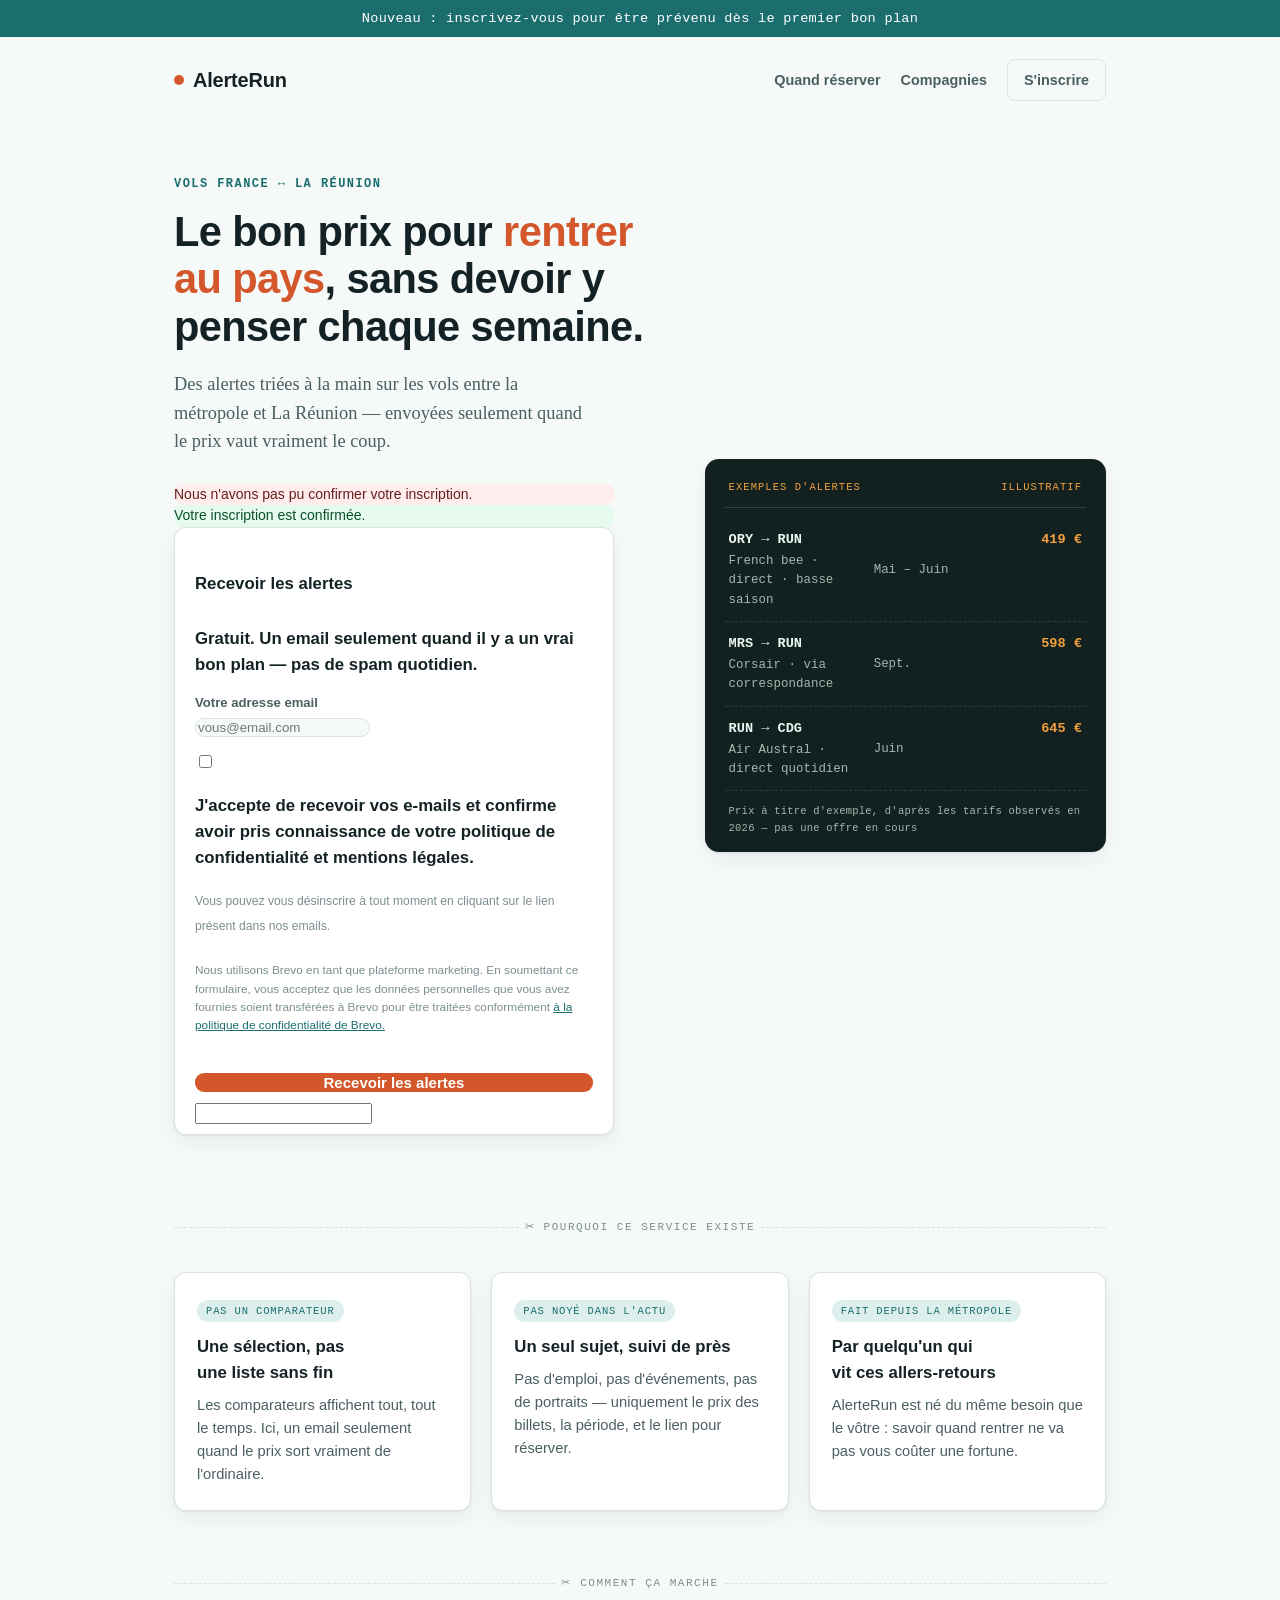
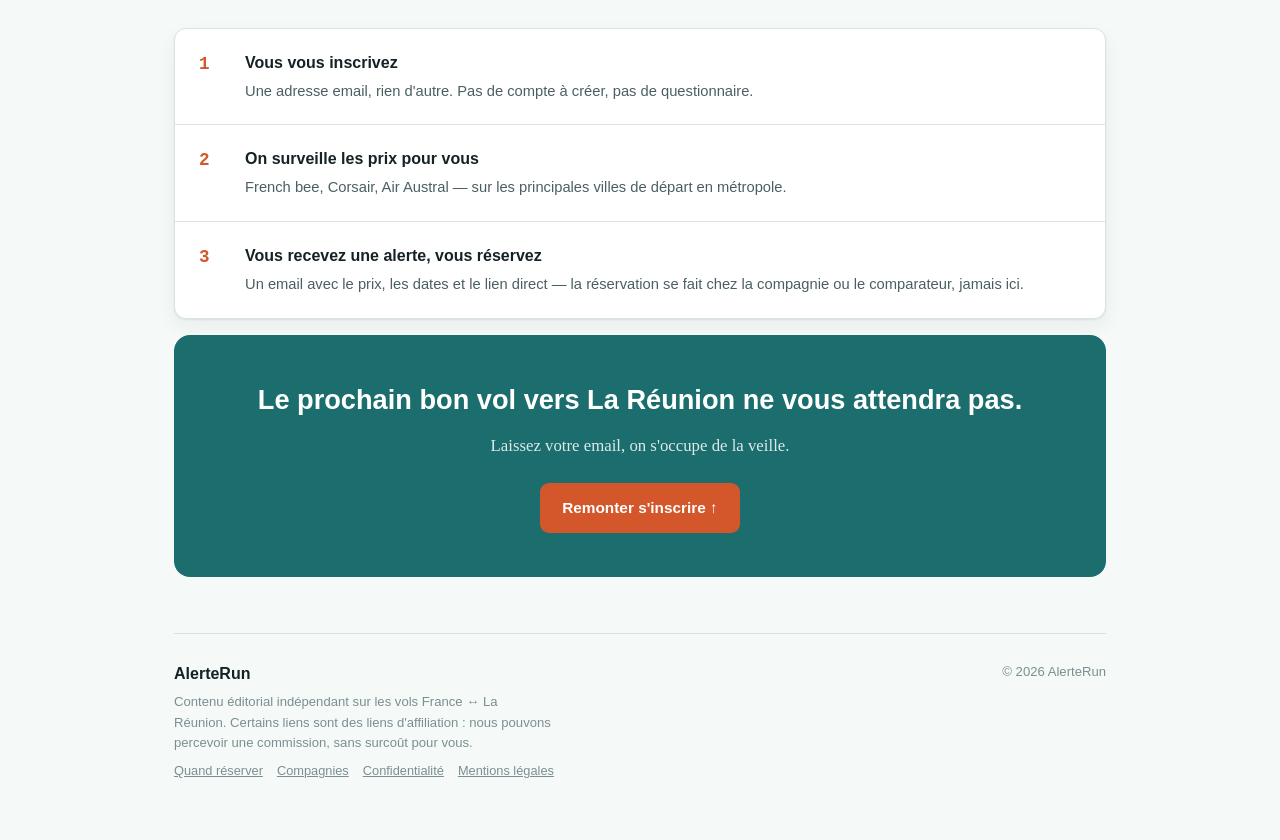
==== index.html @ 99f9c113 "Ajout guides, pages légales, style partagé, OG tags et analytics" ====
<!DOCTYPE html>
<html lang="fr">
<head>
<meta charset="UTF-8" />
<meta name="viewport" content="width=device-width, initial-scale=1.0" />
<title>AlerteRun — Bons plans vols France ↔ La Réunion</title>
<meta name="description" content="Des alertes triées à la main sur les vols entre la métropole et La Réunion — envoyées seulement quand le prix vaut vraiment le coup." />
<meta property="og:type" content="website" />
<meta property="og:title" content="AlerteRun — Bons plans vols France ↔ La Réunion" />
<meta property="og:description" content="Des alertes triées à la main sur les vols entre la métropole et La Réunion — envoyées seulement quand le prix vaut vraiment le coup." />
<meta property="og:url" content="https://alerterun.re/" />
<meta property="og:locale" content="fr_FR" />
<meta name="twitter:card" content="summary" />
<meta name="twitter:title" content="AlerteRun — Bons plans vols France ↔ La Réunion" />
<meta name="twitter:description" content="Des alertes triées à la main sur les vols entre la métropole et La Réunion." />
<link rel="icon" href="data:image/svg+xml,<svg xmlns=%22http://www.w3.org/2000/svg%22 viewBox=%220 0 100 100%22><text y=%22.9em%22 font-size=%2290%22>🏝️</text></svg>" />
<link rel="stylesheet" href="https://sibforms.com/forms/end-form/build/sib-styles.css">
<link rel="stylesheet" href="/style.css">
</head>
<body>

  <div class="banner">Nouveau : inscrivez-vous pour être prévenu dès le premier bon plan</div>

  <div class="wrap">
    <nav class="arnav">
      <a href="/" class="logo"><span class="logo-dot"></span>AlerteRun</a>
      <div class="nav-links">
        <a href="/guides/calendrier-saisons.html">Quand réserver</a>
        <a href="/guides/comparatif-compagnies.html">Compagnies</a>
        <a href="#EMAIL" class="nav-cta">S'inscrire</a>
      </div>
    </nav>

    <section class="hero">
      <div>
        <div class="eyebrow">Vols France ↔ La Réunion</div>
        <h1>Le bon prix pour <em>rentrer au pays</em>, sans devoir y penser chaque semaine.</h1>
        <p class="sub">Des alertes triées à la main sur les vols entre la métropole et La Réunion — envoyées seulement quand le prix vaut vraiment le coup.</p>
        <div class="ar-brevo-wrap">
          <div class="sib-form" style="text-align:left; background-color:transparent;">
            <div id="sib-form-container" class="sib-form-container">
              <div id="error-message" class="sib-form-message-panel" style="font-family:Helvetica, sans-serif; font-size:14px; text-align:left; color:#661d1d; background-color:#ffeded; border-color:#ff4949; border-radius:9px; max-width:540px;">
                <div class="sib-form-message-panel__text sib-form-message-panel__text--center">
                  <span class="sib-form-message-panel__inner-text">Nous n&#39;avons pas pu confirmer votre inscription.</span>
                </div>
              </div>
              <div></div>
              <div id="success-message" class="sib-form-message-panel" style="font-family:Helvetica, sans-serif; font-size:14px; text-align:left; color:#085229; background-color:#e7faf0; border-color:#13ce66; border-radius:9px; max-width:540px;">
                <div class="sib-form-message-panel__text sib-form-message-panel__text--center">
                  <span class="sib-form-message-panel__inner-text">Votre inscription est confirmée.</span>
                </div>
              </div>
              <div></div>
              <div id="sib-container" class="sib-container--large sib-container--vertical" style="direction:ltr">
                <form id="sib-form" method="POST" action="https://ccaaab2e.sibforms.com/serve/[base64]" data-type="subscription">
                  <div style="padding:6px 0;">
                    <div class="sib-form-block"><p>Recevoir les alertes</p></div>
                  </div>
                  <div style="padding:6px 0;">
                    <div class="sib-form-block">
                      <div class="sib-text-form-block">
                        <p>Gratuit. Un email seulement quand il y a un vrai bon plan — pas de spam quotidien.</p>
                      </div>
                    </div>
                  </div>
                  <div style="padding:6px 0;">
                    <div class="sib-input sib-form-block">
                      <div class="form__entry entry_block">
                        <div class="form__label-row">
                          <label class="entry__label" for="EMAIL" data-required="*">Votre adresse email</label>
                          <div class="entry__field">
                            <input class="input" type="text" id="EMAIL" name="EMAIL" autocomplete="off" value="" placeholder="vous@email.com" data-required="true" required />
                          </div>
                        </div>
                        <label class="entry__error entry__error--primary" style="font-family:Helvetica, sans-serif; font-size:14px; text-align:left; color:#661d1d; background-color:#ffeded; border-color:#ff4949; border-radius:9px;"></label>
                      </div>
                    </div>
                  </div>
                  <div style="padding:6px 0;">
                    <div class="sib-optin sib-form-block">
                      <div class="form__entry entry_mcq">
                        <div class="form__label-row">
                          <div class="entry__choice">
                            <label>
                              <input type="checkbox" class="input_replaced" value="1" id="OPT_IN" name="OPT_IN" />
                              <span class="checkbox checkbox_tick_positive"></span><span><p>J&#39;accepte de recevoir vos e-mails et confirme avoir pris connaissance de votre politique de confidentialité et mentions légales.</p></span>
                            </label>
                          </div>
                        </div>
                        <label class="entry__error entry__error--primary" style="font-family:Helvetica, sans-serif; font-size:14px; text-align:left; color:#661d1d; background-color:#ffeded; border-color:#ff4949; border-radius:9px;"></label>
                        <label class="entry__specification">Vous pouvez vous désinscrire à tout moment en cliquant sur le lien présent dans nos emails.</label>
                      </div>
                    </div>
                  </div>
                  <div style="padding:6px 0;">
                    <div class="sib-form__declaration" style="direction:ltr">
                      <div style="font-family:Helvetica, sans-serif; font-size:12px; text-align:left; color:#687484; background-color:transparent;">
                        <p>Nous utilisons Brevo en tant que plateforme marketing. En soumettant ce formulaire, vous acceptez que les données personnelles que vous avez fournies soient transférées à Brevo pour être traitées conformément <a href="https://www.brevo.com/fr/legal/privacypolicy/" target="_blank" rel="nofollow noopener">à la politique de confidentialité de Brevo.</a></p>
                      </div>
                    </div>
                  </div>
                  <div style="padding:6px 0;">
                    <div class="g-recaptcha-v3" data-sitekey="6Ld4FngtAAAAAGyyUoUeo-FvZBgB60NGTGSQqecm" style="display: none"></div>
                  </div>
                  <div style="padding:6px 0;">
                    <div class="sib-form-block" style="text-align:left">
                      <button class="sib-form-block__button sib-form-block__button-with-loader" style="font-family:Helvetica, sans-serif; font-size:15px; font-weight:700; color:#FFFFFF; border-width:0px;" form="sib-form" type="submit">
                        <svg class="icon clickable__icon progress-indicator__icon sib-hide-loader-icon" viewBox="0 0 512 512" style="display:none;">
                          <path d="M460.116 373.846l-20.823-12.022c-5.541-3.199-7.54-10.159-4.663-15.874 30.137-59.886 28.343-131.652-5.386-189.946-33.641-58.394-94.896-95.833-161.827-99.676C261.028 55.961 256 50.751 256 44.352V20.309c0-6.904 5.808-12.337 12.703-11.982 83.556 4.306 160.163 50.864 202.11 123.677 42.063 72.696 44.079 162.316 6.031 236.832-3.14 6.148-10.75 8.461-16.728 5.01z" />
                        </svg>
                        Recevoir les alertes
                      </button>
                    </div>
                  </div>
                  <input type="text" name="email_address_check" value="" class="input--hidden">
                  <input type="hidden" name="locale" value="fr">
                </form>
              </div>
            </div>
          </div>
        </div>
      </div>

      <div class="board">
        <div class="board-head">
          <span>Exemples d'alertes</span>
          <span>Illustratif</span>
        </div>
        <div class="board-row">
          <div>
            <div class="board-route">ORY → RUN</div>
            <div class="board-meta">French bee · direct · basse saison</div>
          </div>
          <div class="board-meta" style="align-self:center;">Mai – Juin</div>
          <div class="board-price">419 €</div>
        </div>
        <div class="board-row">
          <div>
            <div class="board-route">MRS → RUN</div>
            <div class="board-meta">Corsair · via correspondance</div>
          </div>
          <div class="board-meta" style="align-self:center;">Sept.</div>
          <div class="board-price">598 €</div>
        </div>
        <div class="board-row">
          <div>
            <div class="board-route">RUN → CDG</div>
            <div class="board-meta">Air Austral · direct quotidien</div>
          </div>
          <div class="board-meta" style="align-self:center;">Juin</div>
          <div class="board-price">645 €</div>
        </div>
        <div class="board-foot">Prix à titre d'exemple, d'après les tarifs observés en 2026 — pas une offre en cours</div>
      </div>
    </section>

    <div class="perf"><span class="perf-mark">✂ Pourquoi ce service existe</span></div>

    <section class="why">
      <div class="why-card">
        <span class="tag">Pas un comparateur</span>
        <h3>Une sélection, pas une liste sans fin</h3>
        <p>Les comparateurs affichent tout, tout le temps. Ici, un email seulement quand le prix sort vraiment de l'ordinaire.</p>
      </div>
      <div class="why-card">
        <span class="tag">Pas noyé dans l'actu</span>
        <h3>Un seul sujet, suivi de près</h3>
        <p>Pas d'emploi, pas d'événements, pas de portraits — uniquement le prix des billets, la période, et le lien pour réserver.</p>
      </div>
      <div class="why-card">
        <span class="tag">Fait depuis la métropole</span>
        <h3>Par quelqu'un qui vit ces allers-retours</h3>
        <p>AlerteRun est né du même besoin que le vôtre : savoir quand rentrer ne va pas vous coûter une fortune.</p>
      </div>
    </section>

    <div class="perf"><span class="perf-mark">✂ Comment ça marche</span></div>

    <div class="steps">
      <div class="step">
        <div class="step-num">1</div>
        <div><h3>Vous vous inscrivez</h3><p>Une adresse email, rien d'autre. Pas de compte à créer, pas de questionnaire.</p></div>
      </div>
      <div class="step">
        <div class="step-num">2</div>
        <div><h3>On surveille les prix pour vous</h3><p>French bee, Corsair, Air Austral — sur les principales villes de départ en métropole.</p></div>
      </div>
      <div class="step">
        <div class="step-num">3</div>
        <div><h3>Vous recevez une alerte, vous réservez</h3><p>Un email avec le prix, les dates et le lien direct — la réservation se fait chez la compagnie ou le comparateur, jamais ici.</p></div>
      </div>
    </div>

    <div class="closing">
      <h2>Le prochain bon vol vers La Réunion ne vous attendra pas.</h2>
      <p>Laissez votre email, on s'occupe de la veille.</p>
      <a href="#EMAIL" class="btn-primary" style="display:inline-block; text-decoration:none;">Remonter s'inscrire ↑</a>
    </div>

    <footer class="arfoot">
      <div>
        <div class="fname">AlerteRun</div>
        <div class="fnote">Contenu éditorial indépendant sur les vols France ↔ La Réunion. Certains liens sont des liens d'affiliation : nous pouvons percevoir une commission, sans surcoût pour vous.</div>
        <div class="flinks">
          <a href="/guides/calendrier-saisons.html">Quand réserver</a>
          <a href="/guides/comparatif-compagnies.html">Compagnies</a>
          <a href="/confidentialite.html">Confidentialité</a>
          <a href="/mentions-legales.html">Mentions légales</a>
        </div>
      </div>
      <div class="fnote">&copy; 2026 AlerteRun</div>
    </footer>
  </div>

  <script>
    window.REQUIRED_CODE_ERROR_MESSAGE = 'Veuillez choisir un code pays';
    window.LOCALE = 'fr';
    window.EMAIL_INVALID_MESSAGE = window.SMS_INVALID_MESSAGE = "Les informations que vous avez fournies ne sont pas valides. Veuillez vérifier le format du champ et réessayer.";
    window.REQUIRED_ERROR_MESSAGE = "Vous devez renseigner ce champ. ";
    window.GENERIC_INVALID_MESSAGE = "Les informations que vous avez fournies ne sont pas valides. Veuillez vérifier le format du champ et réessayer.";
    window.INVALID_NUMBER = "Les informations que vous avez fournies ne sont pas valides. Veuillez vérifier le format du champ et réessayer.";
    window.INVALID_DATE = "Veuillez saisir une date valide";
    window.REQUIRED_MULTISELECT_MESSAGE = 'Veuillez choisir au moins une option';
    window.translation = {
      common: {
        selectedList: '{quantity} liste sélectionnée',
        selectedLists: '{quantity} listes sélectionnées',
        selectedOption: '{quantity} sélectionné',
        selectedOptions: '{quantity} sélectionnés',
      }
    };
    var AUTOHIDE = Boolean(1);
  </script>
  <script defer src="https://sibforms.com/forms/end-form/build/main.js"></script>
  <script src="https://www.google.com/recaptcha/api.js?render=6Ld4FngtAAAAAGyyUoUeo-FvZBgB60NGTGSQqecm&hl=fr" async defer></script>
  <script defer src="/_vercel/insights/script.js"></script>
</body>
</html>
---- style.css ----
:root{
  --paper:#F5FAF9;
  --paper-raised:#FFFFFF;
  --ink:#152225;
  --ink-soft:#4B5F62;
  --ink-faint:#7C8E90;
  --line:#D9E4E2;
  --accent:#D3572A;
  --accent-ink:#FFFFFF;
  --accent-soft:#FBE4D8;
  --lagoon:#1C6E6E;
  --lagoon-soft:#DCEFED;
  --board-bg:#12211F;
  --board-ink:#EAF6F1;
  --board-amber:#F2A03D;
  --shadow: 0 1px 2px rgba(21,34,37,0.07), 0 8px 20px rgba(21,34,37,0.06);
}
@media (prefers-color-scheme: dark){
  :root{
    --paper:#0F1618;
    --paper-raised:#182123;
    --ink:#E8F1EF;
    --ink-soft:#A9BCBC;
    --ink-faint:#75898A;
    --line:#26383A;
    --accent:#EE8354;
    --accent-ink:#191008;
    --accent-soft:#3A2418;
    --lagoon:#4FADAA;
    --lagoon-soft:#173231;
    --board-bg:#0B1614;
    --board-ink:#E8F6F0;
    --board-amber:#F5B25C;
    --shadow: 0 1px 2px rgba(0,0,0,0.35), 0 10px 26px rgba(0,0,0,0.35);
  }
}
*{box-sizing:border-box;}
html,body{margin:0; padding:0;}
body{
  background:var(--paper); color:var(--ink);
  font-family:-apple-system,BlinkMacSystemFont,"Segoe UI",Helvetica,Arial,sans-serif;
  line-height:1.55;
}
.wrap{max-width:980px; margin:0 auto; padding:0 24px;}
h1,h2,h3{text-wrap:balance; margin:0; font-family:-apple-system,BlinkMacSystemFont,"Segoe UI",Helvetica,Arial,sans-serif;}
.mono{font-family:ui-monospace,SFMono-Regular,Menlo,Consolas,monospace; font-variant-numeric:tabular-nums;}

.banner{
  background:var(--lagoon); color:#fff; text-align:center; font-size:0.85rem; padding:8px 16px;
  font-family:ui-monospace,SFMono-Regular,Menlo,Consolas,monospace; letter-spacing:.02em;
}

nav.arnav{display:flex; align-items:center; justify-content:space-between; padding:22px 0; flex-wrap:wrap; gap:12px;}
.logo{display:flex; align-items:center; gap:9px; font-weight:800; font-size:1.25rem; letter-spacing:-0.01em; text-decoration:none; color:var(--ink);}
.logo-dot{width:10px; height:10px; border-radius:50%; background:var(--accent); display:inline-block;}
.nav-links{display:flex; gap:20px; align-items:center;}
.nav-links a{color:var(--ink-soft); text-decoration:none; font-size:0.9rem; font-weight:600;}
.nav-links a:hover{color:var(--ink);}
.nav-cta{
  background:transparent; border:1px solid var(--line); color:var(--ink);
  padding:9px 16px; border-radius:8px; font-size:0.88rem; font-weight:600; cursor:pointer;
  text-decoration:none; display:inline-block;
}

.hero{padding:52px 0 20px; display:grid; grid-template-columns:1.1fr 0.9fr; gap:40px; align-items:center;}
.eyebrow{
  font-family:ui-monospace,SFMono-Regular,Menlo,Consolas,monospace; font-size:12px; letter-spacing:.12em;
  text-transform:uppercase; color:var(--lagoon); font-weight:700; margin-bottom:14px;
}
.hero h1{font-size:2.6rem; line-height:1.14; font-weight:800; letter-spacing:-0.015em;}
.hero h1 em{font-style:normal; color:var(--accent);}
.hero p.sub{font-family:Georgia,"Iowan Old Style",serif; font-size:1.15rem; color:var(--ink-soft); margin:20px 0 28px; max-width:46ch;}

form.signup{display:flex; gap:10px; max-width:440px; flex-wrap:wrap;}
form.signup input[type="email"]{
  flex:1; min-width:200px; padding:13px 16px; border-radius:9px; border:1px solid var(--line);
  background:var(--paper-raised); color:var(--ink); font-size:0.96rem;
}
form.signup input[type="email"]:focus{outline:2px solid var(--lagoon); outline-offset:1px;}
.btn-primary{
  background:var(--accent); color:var(--accent-ink); border:none; padding:13px 22px; border-radius:9px;
  font-weight:700; font-size:0.96rem; cursor:pointer; white-space:nowrap;
}
.btn-primary:focus-visible{outline:2px solid var(--ink); outline-offset:2px;}
.form-note{font-size:0.82rem; color:var(--ink-faint); margin-top:10px;}

.ar-brevo-wrap{max-width:440px;}
.ar-brevo-wrap .sib-form{background:transparent !important; text-align:left !important; padding:0 !important;}
.ar-brevo-wrap #sib-container{
  max-width:100% !important; text-align:left !important; background:var(--paper-raised) !important;
  border:1px solid var(--line) !important; border-radius:12px !important; box-shadow:var(--shadow);
  padding:20px 20px 8px !important;
}
.ar-brevo-wrap .sib-form-block, .ar-brevo-wrap .entry__label, .ar-brevo-wrap .entry__specification,
.ar-brevo-wrap .sib-form__declaration, .ar-brevo-wrap .sib-text-form-block p{
  font-family:-apple-system,BlinkMacSystemFont,"Segoe UI",Helvetica,Arial,sans-serif !important;
}
.ar-brevo-wrap .sib-form-block:first-of-type p{font-size:1.05rem !important; font-weight:800 !important; color:var(--ink) !important;}
.ar-brevo-wrap .sib-text-form-block p{font-size:0.88rem !important; color:var(--ink-soft) !important; margin:0 !important;}
.ar-brevo-wrap .entry__label{font-size:0.82rem !important; color:var(--ink-soft) !important; font-weight:600 !important;}
.ar-brevo-wrap .entry__specification{font-size:0.76rem !important; color:var(--ink-faint) !important;}
.ar-brevo-wrap .sib-form__declaration p{font-size:0.74rem !important; color:var(--ink-faint) !important;}
.ar-brevo-wrap .sib-form__declaration a{color:var(--lagoon) !important;}
.ar-brevo-wrap .sib-optin p{font-size:0.82rem !important; color:var(--ink-soft) !important;}
.ar-brevo-wrap input.input{
  border-radius:9px !important; border:1px solid var(--line) !important; background:var(--paper) !important; color:var(--ink) !important;
}
.ar-brevo-wrap .sib-form-block__button{
  background:var(--accent) !important; border-radius:9px !important; width:100%;
  font-family:-apple-system,BlinkMacSystemFont,"Segoe UI",Helvetica,Arial,sans-serif !important;
}
.ar-brevo-wrap .declaration-block-icon{display:none !important;}

.board{
  background:var(--board-bg); color:var(--board-ink); border-radius:14px; padding:20px 20px 14px;
  box-shadow:var(--shadow); font-family:ui-monospace,SFMono-Regular,Menlo,Consolas,monospace;
}
.board-head{display:flex; justify-content:space-between; align-items:baseline; padding:0 4px 12px; border-bottom:1px solid rgba(234,246,241,0.15); margin-bottom:10px;}
.board-head span{font-size:10.5px; letter-spacing:.1em; text-transform:uppercase; color:var(--board-amber);}
.board-row{display:grid; grid-template-columns:1.3fr 1fr 0.9fr; gap:8px; padding:11px 4px; font-size:0.85rem; border-bottom:1px dashed rgba(234,246,241,0.12);}
.board-row:last-child{border-bottom:none;}
.board-route{font-weight:700;}
.board-meta{color:#9FB8B0; font-size:0.78rem; margin-top:2px;}
.board-price{color:var(--board-amber); font-weight:700; text-align:right;}
.board-foot{font-size:10.5px; color:#9FB8B0; padding:12px 4px 2px; letter-spacing:.02em;}

.perf{display:flex; align-items:center; gap:6px; margin:64px 0 36px;}
.perf::before,.perf::after{content:""; flex:1; height:0; border-top:1px dashed var(--line);}
.perf-mark{font-family:ui-monospace,SFMono-Regular,Menlo,Consolas,monospace; font-size:11px; letter-spacing:.14em; color:var(--ink-faint); text-transform:uppercase; white-space:nowrap;}

.why{display:grid; grid-template-columns:repeat(3,1fr); gap:20px;}
.why-card{background:var(--paper-raised); border:1px solid var(--line); border-radius:12px; padding:24px 22px; box-shadow:var(--shadow);}
.why-card .tag{
  display:inline-block; font-family:ui-monospace,SFMono-Regular,Menlo,Consolas,monospace; font-size:10.5px;
  letter-spacing:.08em; text-transform:uppercase; color:var(--lagoon); background:var(--lagoon-soft);
  padding:3px 9px; border-radius:99px; margin-bottom:12px;
}
.why-card h3{font-size:1.05rem; font-weight:700; margin-bottom:8px;}
.why-card p{color:var(--ink-soft); font-size:0.92rem; margin:0;}

.steps{display:flex; flex-direction:column; gap:0; border:1px solid var(--line); border-radius:12px; overflow:hidden; background:var(--paper-raised); box-shadow:var(--shadow);}
.step{display:flex; gap:18px; padding:22px 24px; border-bottom:1px solid var(--line);}
.step:last-child{border-bottom:none;}
.step-num{font-family:ui-monospace,SFMono-Regular,Menlo,Consolas,monospace; font-weight:800; color:var(--accent); font-size:1.1rem; width:28px; flex-shrink:0;}
.step h3{font-size:1rem; margin-bottom:4px;}
.step p{color:var(--ink-soft); font-size:0.92rem; margin:0;}

.closing{
  background:var(--lagoon); color:#fff; border-radius:16px; padding:44px 40px; text-align:center; margin:16px 0 56px;
}
.closing h2{color:#fff; font-size:1.7rem; margin-bottom:12px;}
.closing p{color:rgba(255,255,255,0.85); max-width:48ch; margin:0 auto 24px; font-family:Georgia,serif; font-size:1.05rem;}
.closing form.signup{margin:0 auto; justify-content:center;}
.closing input[type="email"]{border:1px solid rgba(255,255,255,0.3);}

footer.arfoot{padding:28px 0 60px; border-top:1px solid var(--line); margin-top:20px; display:flex; justify-content:space-between; gap:20px; flex-wrap:wrap;}
footer.arfoot .fnote{color:var(--ink-faint); font-size:0.82rem; max-width:52ch;}
footer.arfoot .fname{font-weight:700; margin-bottom:6px;}
footer.arfoot .flinks{display:flex; gap:14px; flex-wrap:wrap; margin-top:8px;}
footer.arfoot .flinks a{color:var(--ink-faint); font-size:0.8rem; text-decoration:underline;}

/* Pages articles / légales */
.article{padding:40px 0 60px; max-width:680px; margin:0 auto;}
.article .eyebrow{margin-bottom:10px;}
.article h1{font-size:2rem; line-height:1.2; margin-bottom:18px;}
.article .chapo{font-family:Georgia,"Iowan Old Style",serif; font-size:1.15rem; color:var(--ink-soft); margin-bottom:32px;}
.article h2{font-size:1.25rem; margin:32px 0 12px;}
.article p{font-size:1rem; color:var(--ink-soft); line-height:1.7; margin:0 0 18px;}
.article .note{font-size:0.85rem; color:var(--ink-faint); font-style:italic; margin-top:28px;}
.article a{color:var(--lagoon);}
.guide-list{display:flex; flex-direction:column; gap:0; border:1px solid var(--line); border-radius:12px; overflow:hidden; background:var(--paper-raised); box-shadow:var(--shadow); margin-top:16px;}
.guide-item{display:block; padding:20px 22px; border-bottom:1px solid var(--line); text-decoration:none; color:inherit;}
.guide-item:last-child{border-bottom:none;}
.guide-item:hover{background:var(--paper);}
.guide-item .g-title{font-weight:700; margin-bottom:4px;}
.guide-item .g-desc{color:var(--ink-soft); font-size:0.9rem;}

@media (max-width:760px){
  .hero{grid-template-columns:1fr;}
  .why{grid-template-columns:1fr;}
  .hero h1{font-size:2.05rem;}
  .board-row{grid-template-columns:1fr; }
  .board-price{text-align:left;}
  .closing{padding:34px 22px;}
  .article h1{font-size:1.6rem;}
}
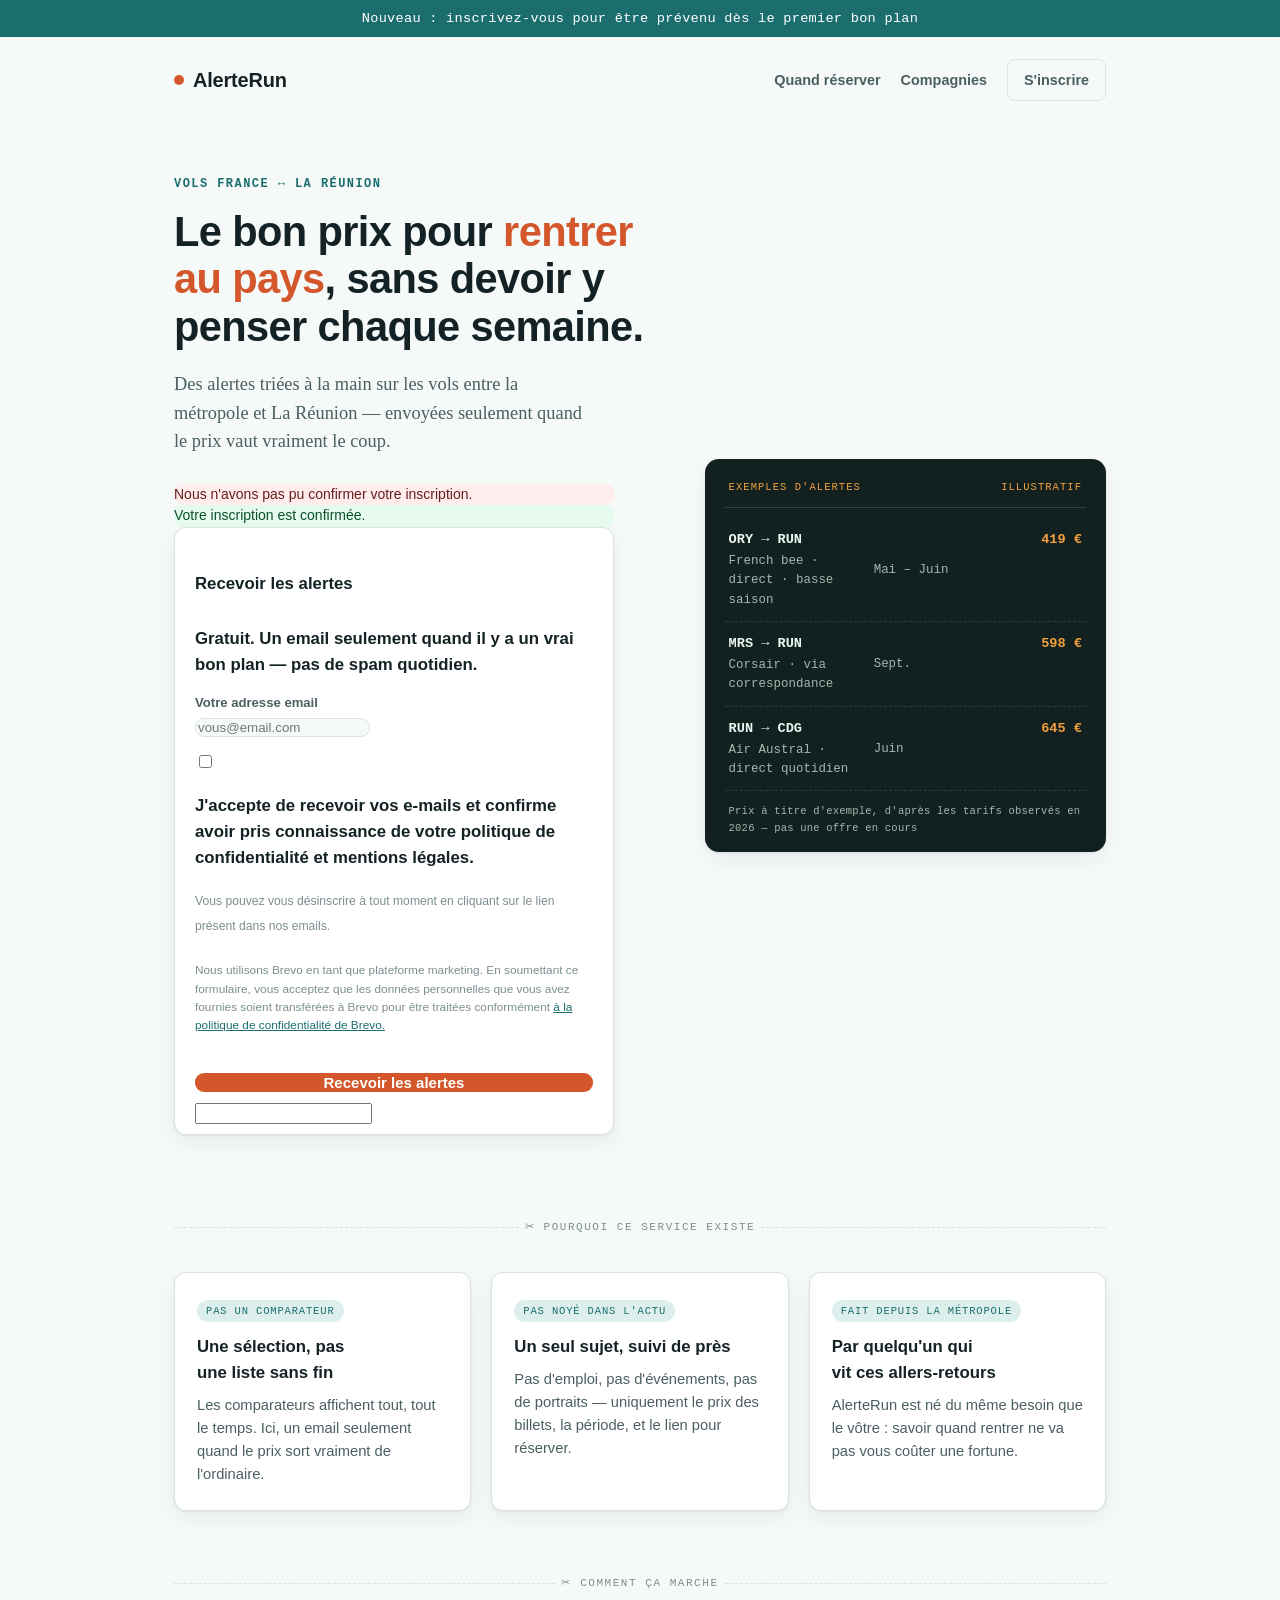
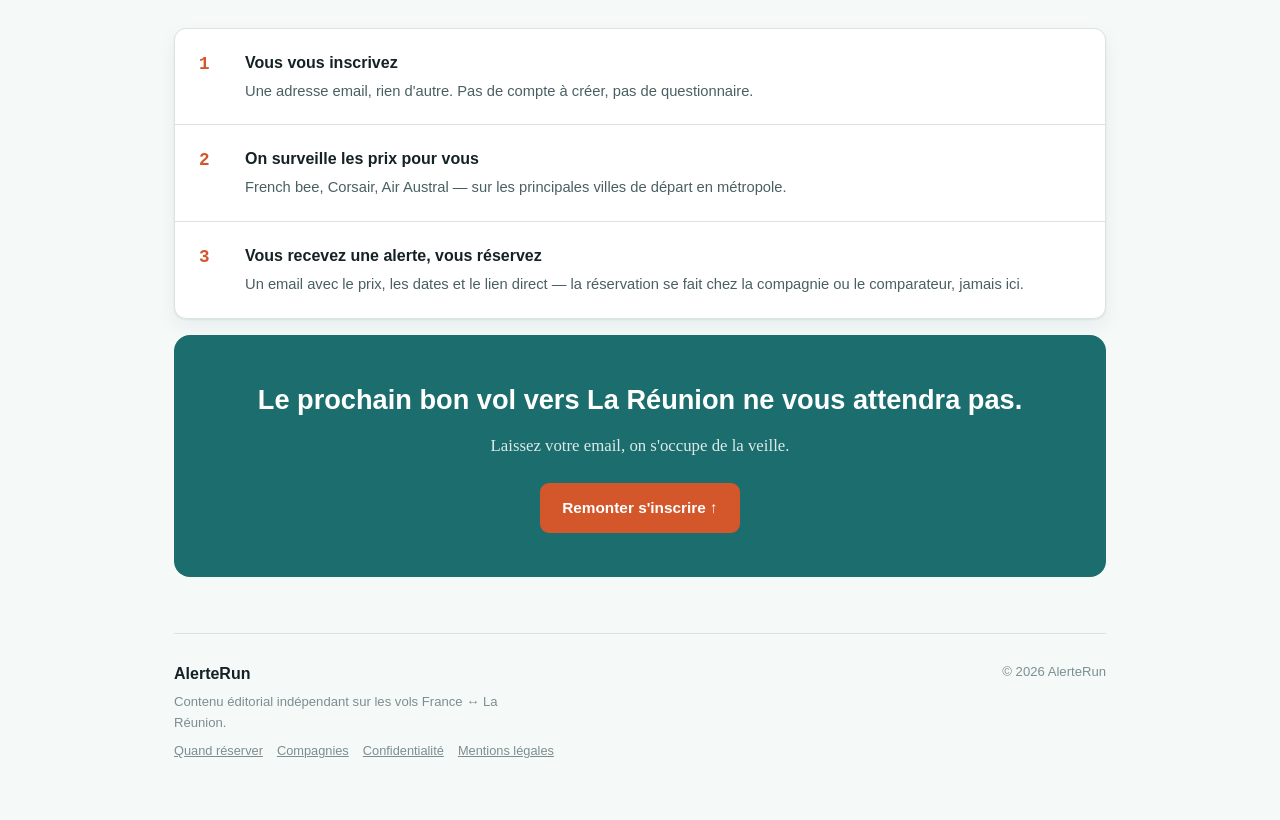
==== commit 7ab81386: "Retrait des mentions de commission d'affiliation (pas encore en place)" ====
--- a/index.html
+++ b/index.html
@@ -200,7 +200,7 @@
     <footer class="arfoot">
       <div>
         <div class="fname">AlerteRun</div>
-        <div class="fnote">Contenu éditorial indépendant sur les vols France ↔ La Réunion. Certains liens sont des liens d'affiliation : nous pouvons percevoir une commission, sans surcoût pour vous.</div>
+        <div class="fnote">Contenu éditorial indépendant sur les vols France ↔ La Réunion.</div>
         <div class="flinks">
           <a href="/guides/calendrier-saisons.html">Quand réserver</a>
           <a href="/guides/comparatif-compagnies.html">Compagnies</a>
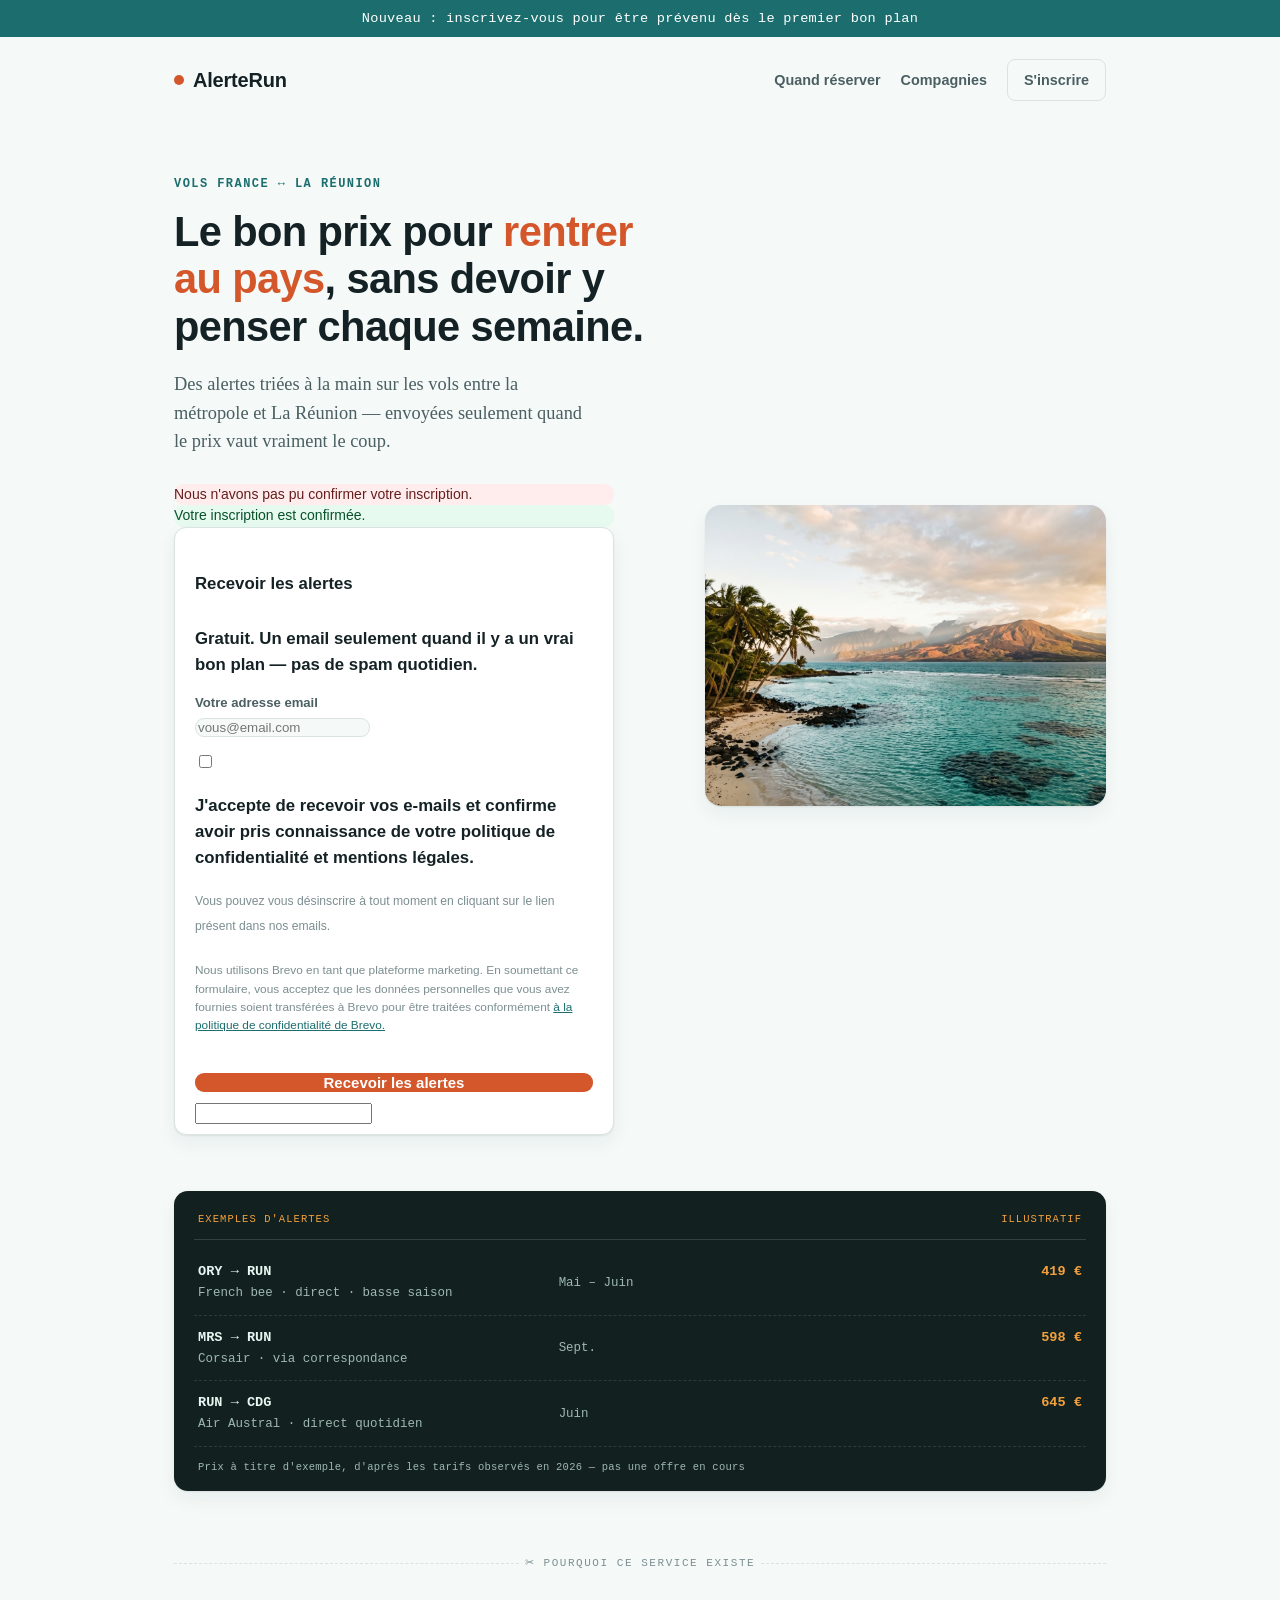
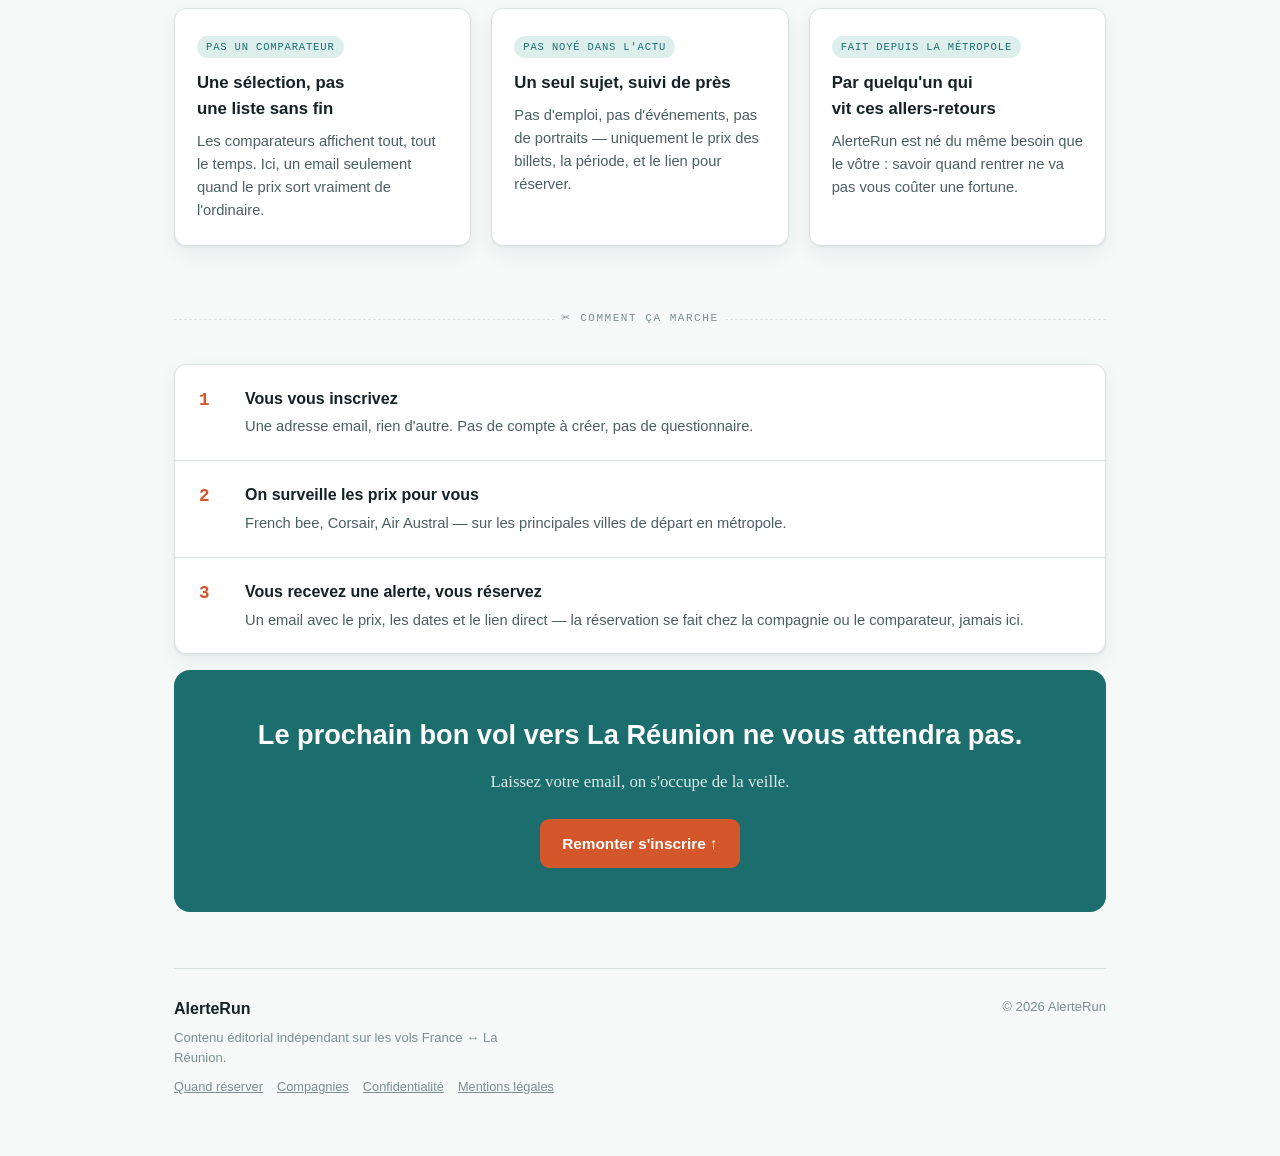
==== commit ec409948: "Ajout d'une image hero évoquant La Réunion, déplacement du panneau d'exemples d'alertes" ====
--- a/index.html
+++ b/index.html
@@ -121,38 +121,42 @@
         </div>
       </div>
 
-      <div class="board">
-        <div class="board-head">
-          <span>Exemples d'alertes</span>
-          <span>Illustratif</span>
-        </div>
-        <div class="board-row">
-          <div>
-            <div class="board-route">ORY → RUN</div>
-            <div class="board-meta">French bee · direct · basse saison</div>
-          </div>
-          <div class="board-meta" style="align-self:center;">Mai – Juin</div>
-          <div class="board-price">419 €</div>
-        </div>
-        <div class="board-row">
-          <div>
-            <div class="board-route">MRS → RUN</div>
-            <div class="board-meta">Corsair · via correspondance</div>
-          </div>
-          <div class="board-meta" style="align-self:center;">Sept.</div>
-          <div class="board-price">598 €</div>
-        </div>
-        <div class="board-row">
-          <div>
-            <div class="board-route">RUN → CDG</div>
-            <div class="board-meta">Air Austral · direct quotidien</div>
-          </div>
-          <div class="board-meta" style="align-self:center;">Juin</div>
-          <div class="board-price">645 €</div>
-        </div>
-        <div class="board-foot">Prix à titre d'exemple, d'après les tarifs observés en 2026 — pas une offre en cours</div>
+      <div class="hero-photo">
+        <img src="/images/hero-reunion.jpg" alt="Lagon turquoise et reliefs volcaniques de La Réunion au lever du soleil" width="1200" height="900" />
       </div>
     </section>
+
+    <div class="board">
+      <div class="board-head">
+        <span>Exemples d'alertes</span>
+        <span>Illustratif</span>
+      </div>
+      <div class="board-row">
+        <div>
+          <div class="board-route">ORY → RUN</div>
+          <div class="board-meta">French bee · direct · basse saison</div>
+        </div>
+        <div class="board-meta" style="align-self:center;">Mai – Juin</div>
+        <div class="board-price">419 €</div>
+      </div>
+      <div class="board-row">
+        <div>
+          <div class="board-route">MRS → RUN</div>
+          <div class="board-meta">Corsair · via correspondance</div>
+        </div>
+        <div class="board-meta" style="align-self:center;">Sept.</div>
+        <div class="board-price">598 €</div>
+      </div>
+      <div class="board-row">
+        <div>
+          <div class="board-route">RUN → CDG</div>
+          <div class="board-meta">Air Austral · direct quotidien</div>
+        </div>
+        <div class="board-meta" style="align-self:center;">Juin</div>
+        <div class="board-price">645 €</div>
+      </div>
+      <div class="board-foot">Prix à titre d'exemple, d'après les tarifs observés en 2026 — pas une offre en cours</div>
+    </div>
 
     <div class="perf"><span class="perf-mark">✂ Pourquoi ce service existe</span></div>
 
--- a/style.css
+++ b/style.css
@@ -111,9 +111,13 @@
 }
 .ar-brevo-wrap .declaration-block-icon{display:none !important;}
 
+.hero-photo{border-radius:16px; overflow:hidden; box-shadow:var(--shadow); line-height:0;}
+.hero-photo img{width:100%; height:100%; object-fit:cover; display:block; aspect-ratio:4/3;}
+
 .board{
   background:var(--board-bg); color:var(--board-ink); border-radius:14px; padding:20px 20px 14px;
   box-shadow:var(--shadow); font-family:ui-monospace,SFMono-Regular,Menlo,Consolas,monospace;
+  margin:36px 0;
 }
 .board-head{display:flex; justify-content:space-between; align-items:baseline; padding:0 4px 12px; border-bottom:1px solid rgba(234,246,241,0.15); margin-bottom:10px;}
 .board-head span{font-size:10.5px; letter-spacing:.1em; text-transform:uppercase; color:var(--board-amber);}
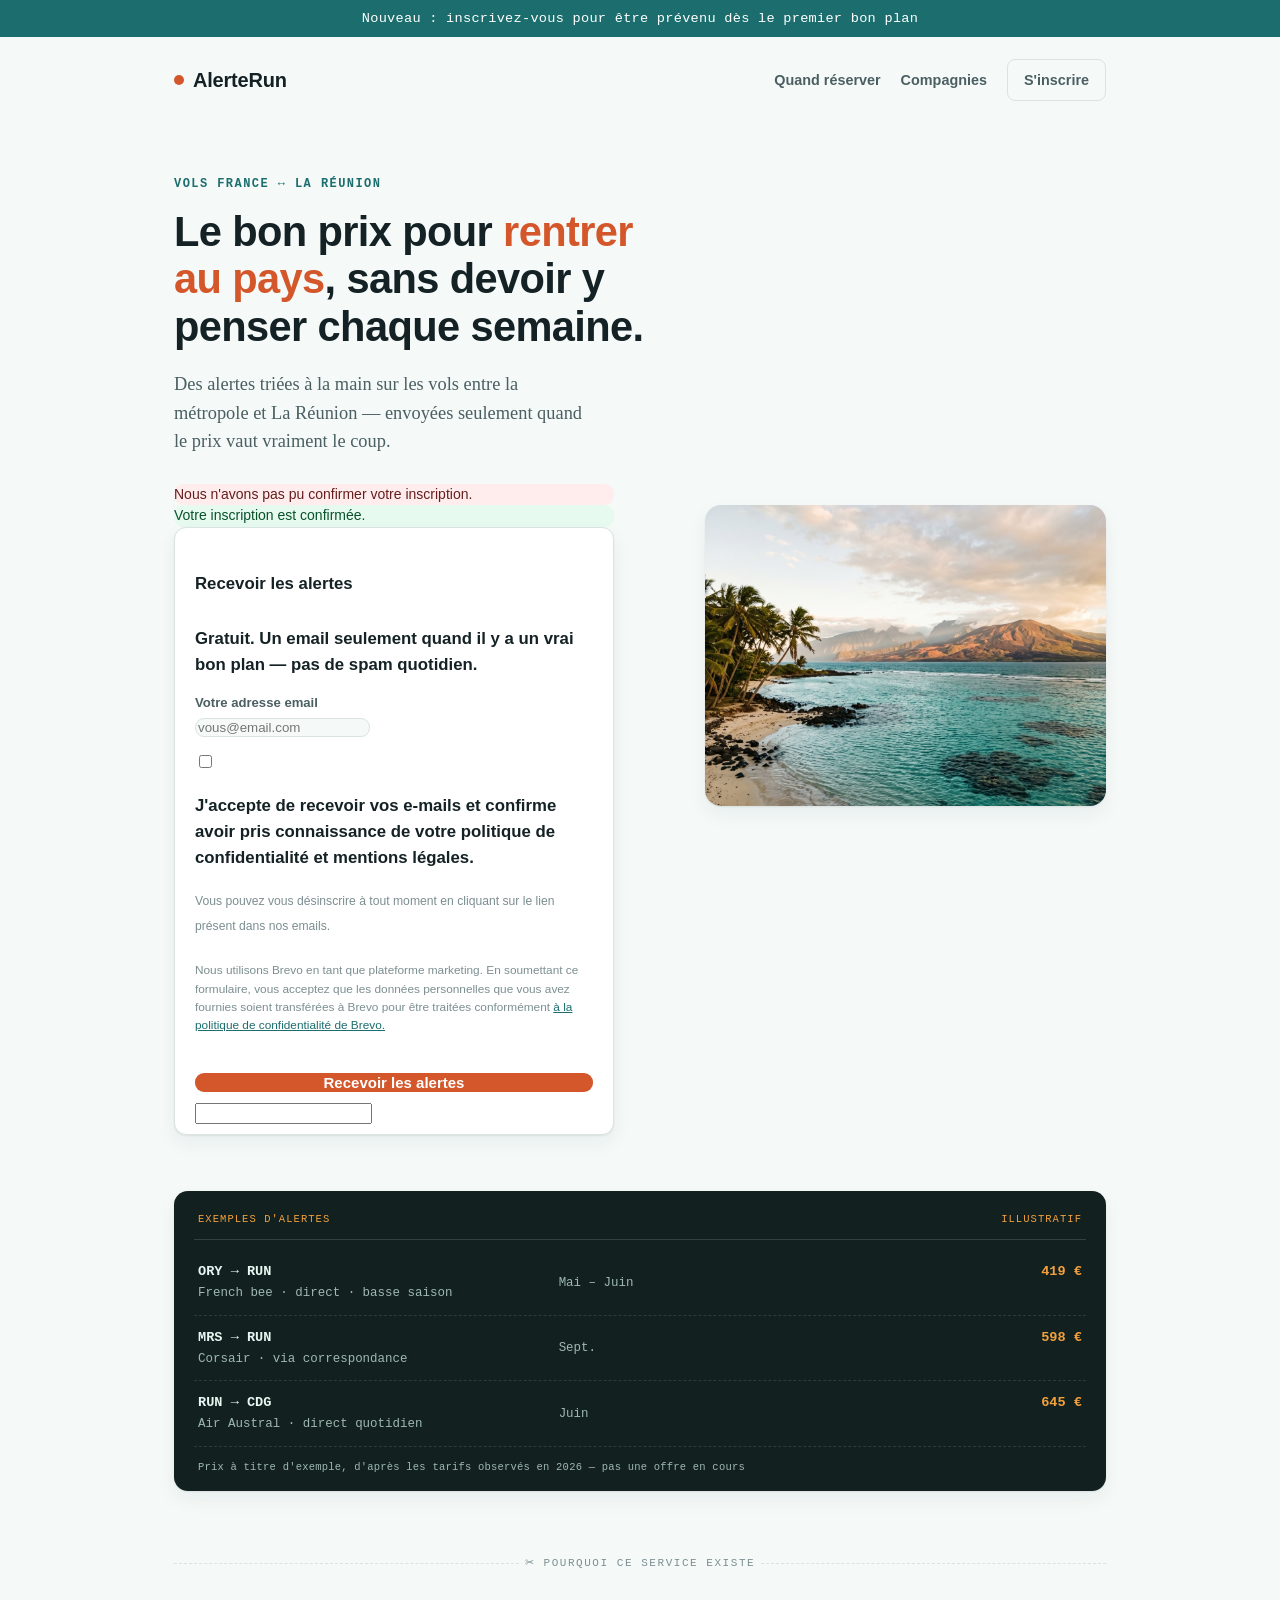
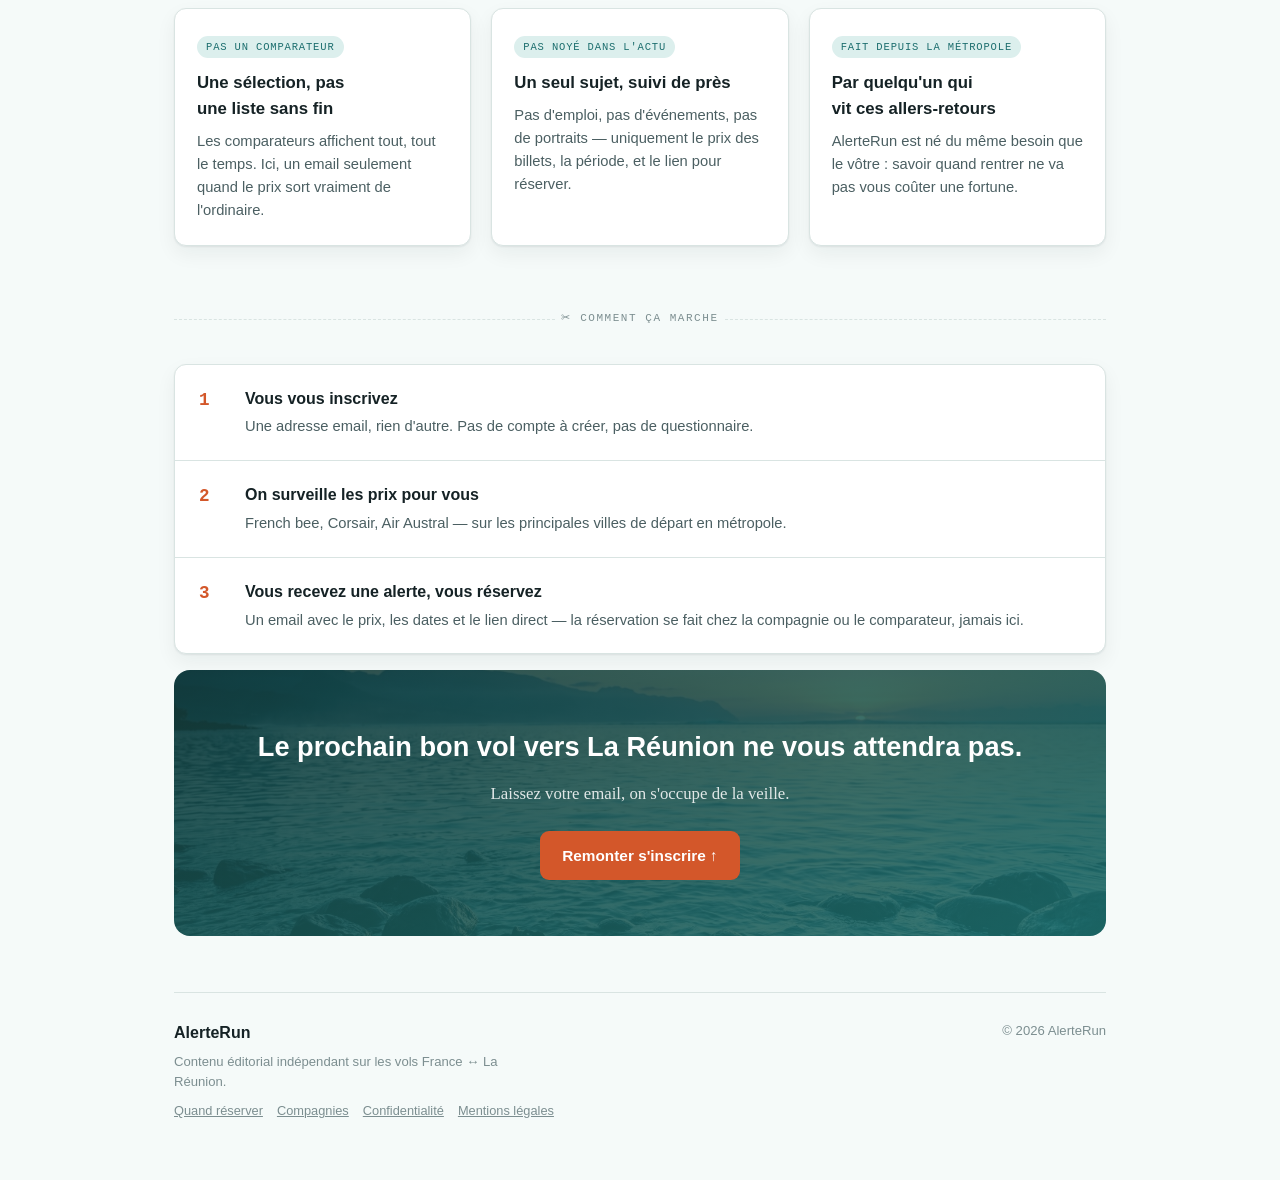
==== commit 1f5a5c07: "SEO : robots.txt, sitemap.xml, canonical, OG complets, données structurées" ====
--- a/index.html
+++ b/index.html
@@ -9,11 +9,23 @@
 <meta property="og:title" content="AlerteRun — Bons plans vols France ↔ La Réunion" />
 <meta property="og:description" content="Des alertes triées à la main sur les vols entre la métropole et La Réunion — envoyées seulement quand le prix vaut vraiment le coup." />
 <meta property="og:url" content="https://alerterun.re/" />
+<meta property="og:image" content="https://alerterun.re/images/hero-reunion.jpg" />
 <meta property="og:locale" content="fr_FR" />
 <meta name="twitter:card" content="summary" />
 <meta name="twitter:title" content="AlerteRun — Bons plans vols France ↔ La Réunion" />
 <meta name="twitter:description" content="Des alertes triées à la main sur les vols entre la métropole et La Réunion." />
+<link rel="canonical" href="https://alerterun.re/" />
 <link rel="icon" href="data:image/svg+xml,<svg xmlns=%22http://www.w3.org/2000/svg%22 viewBox=%220 0 100 100%22><text y=%22.9em%22 font-size=%2290%22>🏝️</text></svg>" />
+<script type="application/ld+json">
+{
+  "@context": "https://schema.org",
+  "@type": "WebSite",
+  "name": "AlerteRun",
+  "url": "https://alerterun.re/",
+  "description": "Des alertes triées à la main sur les vols entre la métropole et La Réunion — envoyées seulement quand le prix vaut vraiment le coup.",
+  "inLanguage": "fr-FR"
+}
+</script>
 <link rel="stylesheet" href="https://sibforms.com/forms/end-form/build/sib-styles.css">
 <link rel="stylesheet" href="/style.css">
 </head>
--- a/style.css
+++ b/style.css
@@ -150,7 +150,11 @@
 .step p{color:var(--ink-soft); font-size:0.92rem; margin:0;}
 
 .closing{
-  background:var(--lagoon); color:#fff; border-radius:16px; padding:44px 40px; text-align:center; margin:16px 0 56px;
+  background:
+    linear-gradient(160deg, rgba(20,60,60,0.82), rgba(28,110,110,0.88)),
+    url("/images/closing-lagoon.jpg");
+  background-size:cover; background-position:center;
+  color:#fff; border-radius:16px; padding:56px 40px; text-align:center; margin:16px 0 56px;
 }
 .closing h2{color:#fff; font-size:1.7rem; margin-bottom:12px;}
 .closing p{color:rgba(255,255,255,0.85); max-width:48ch; margin:0 auto 24px; font-family:Georgia,serif; font-size:1.05rem;}
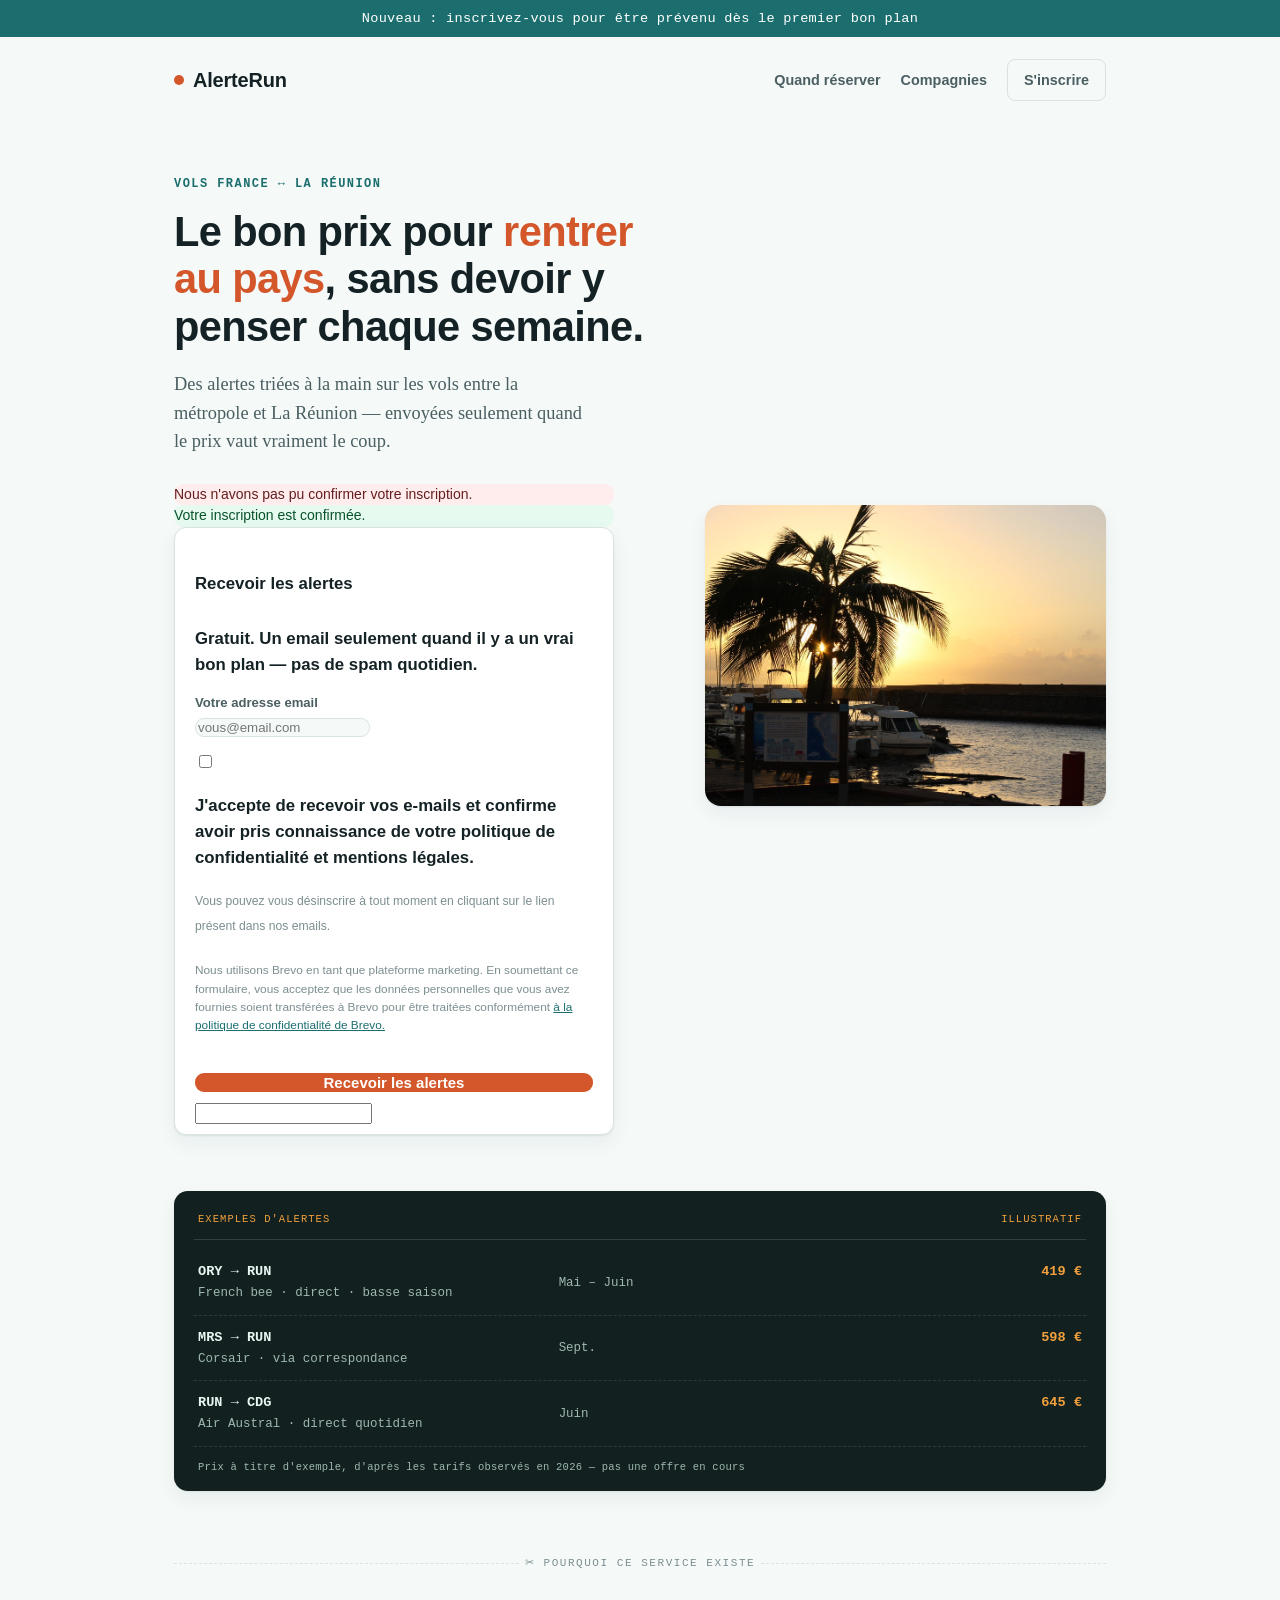
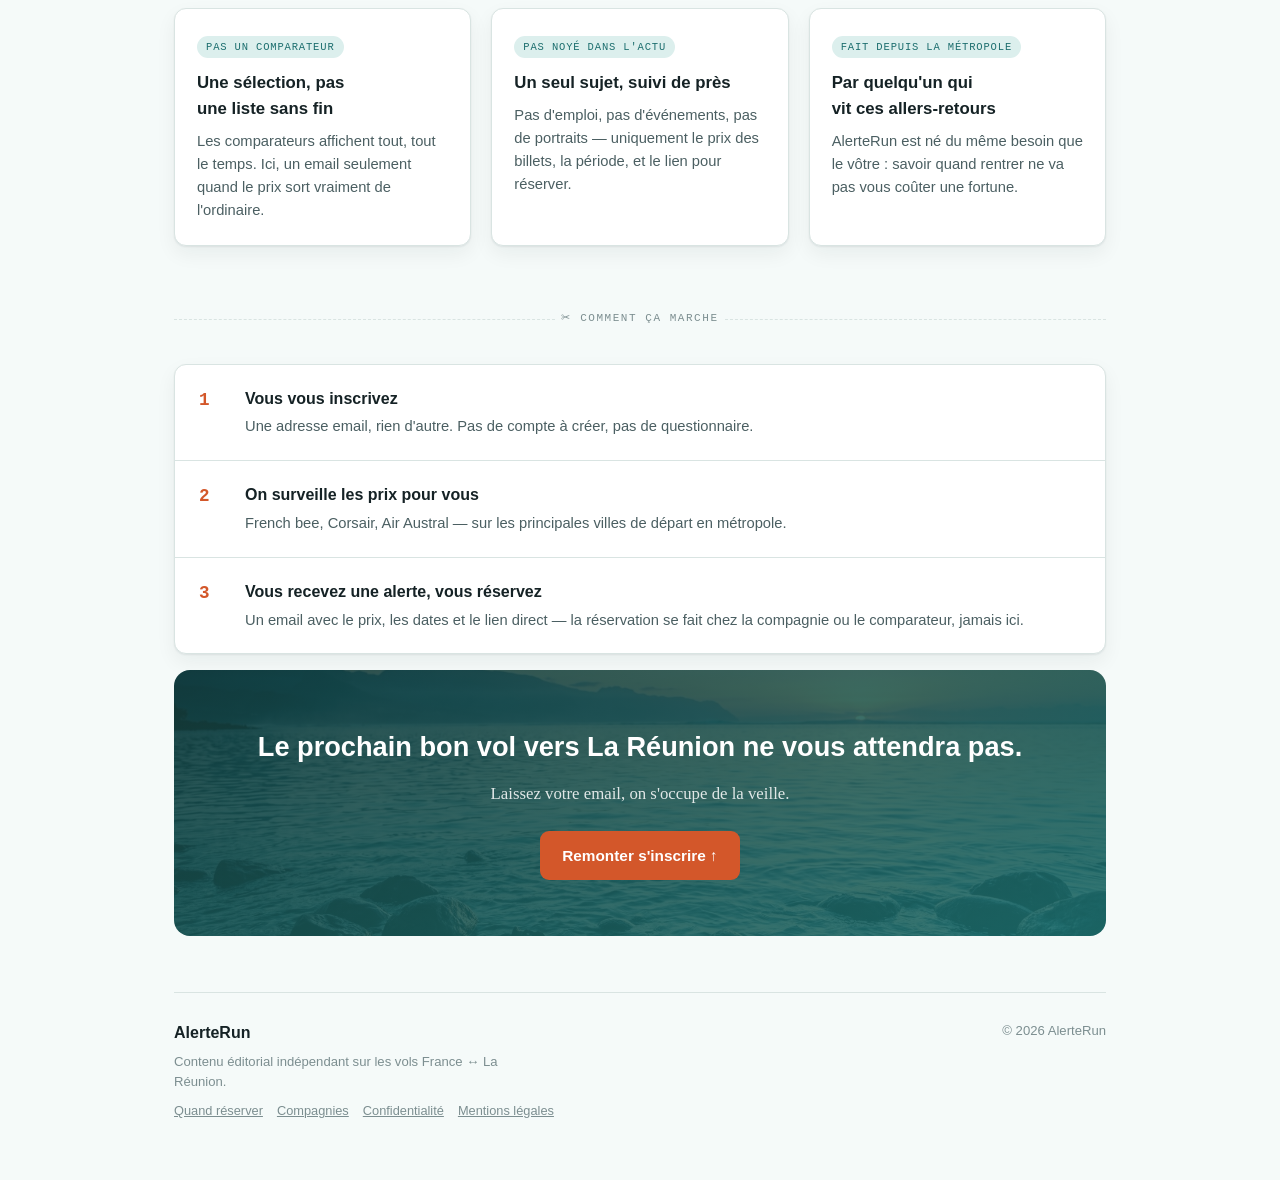
==== commit 30f66b98: "Remplace le hero par une vraie photo de La Réunion, ajoute Air France au comparatif Photo prise par " ====
--- a/index.html
+++ b/index.html
@@ -3,6 +3,7 @@
 <head>
 <meta charset="UTF-8" />
 <meta name="viewport" content="width=device-width, initial-scale=1.0" />
+<meta name="google-site-verification" content="pCZxAKP6Oxjtj8CRDT62a-Lef3m53wQuaO9mKqd4Z4s" />
 <title>AlerteRun — Bons plans vols France ↔ La Réunion</title>
 <meta name="description" content="Des alertes triées à la main sur les vols entre la métropole et La Réunion — envoyées seulement quand le prix vaut vraiment le coup." />
 <meta property="og:type" content="website" />
@@ -134,7 +135,7 @@
       </div>
 
       <div class="hero-photo">
-        <img src="/images/hero-reunion.jpg" alt="Lagon turquoise et reliefs volcaniques de La Réunion au lever du soleil" width="1200" height="900" />
+        <img src="/images/hero-reunion.jpg" alt="Palmier en silhouette devant le port de plaisance de Saint-Gilles-les-Bains au coucher de soleil, La Réunion" width="1024" height="683" />
       </div>
     </section>
 
